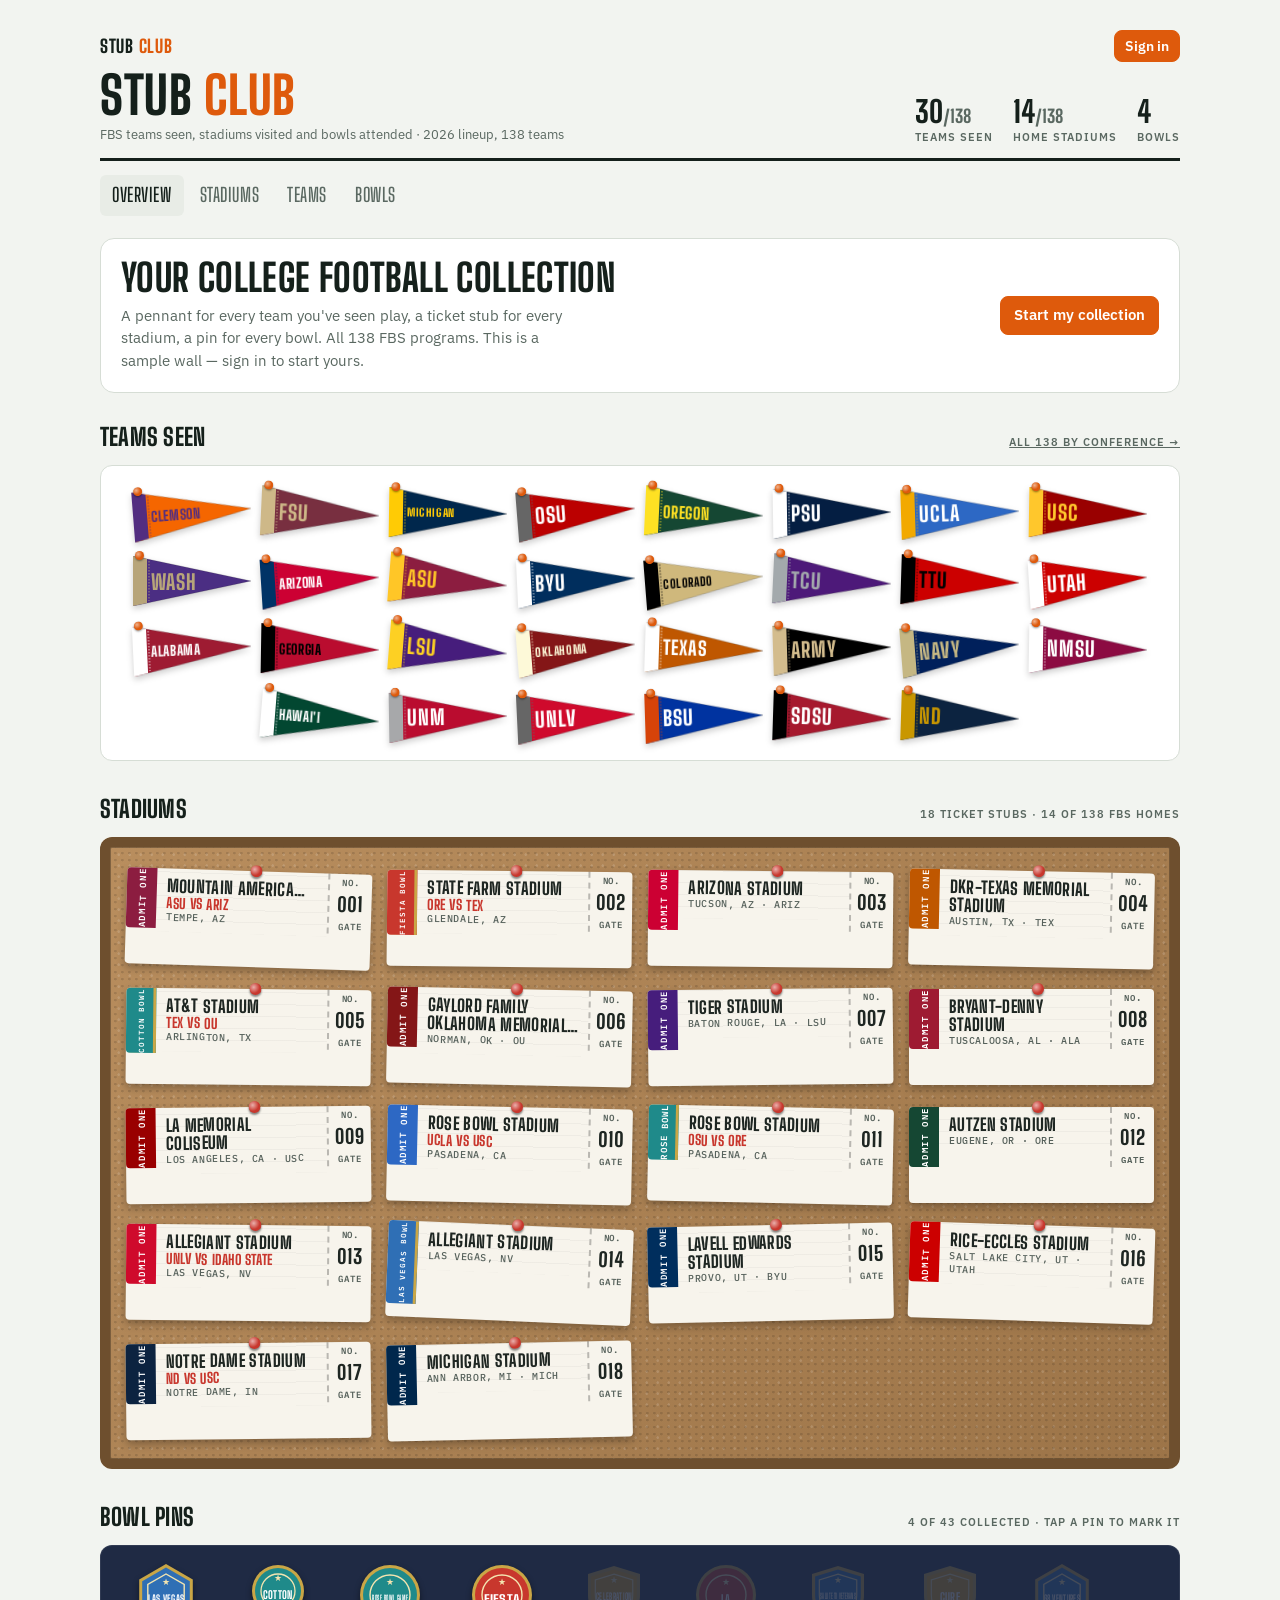
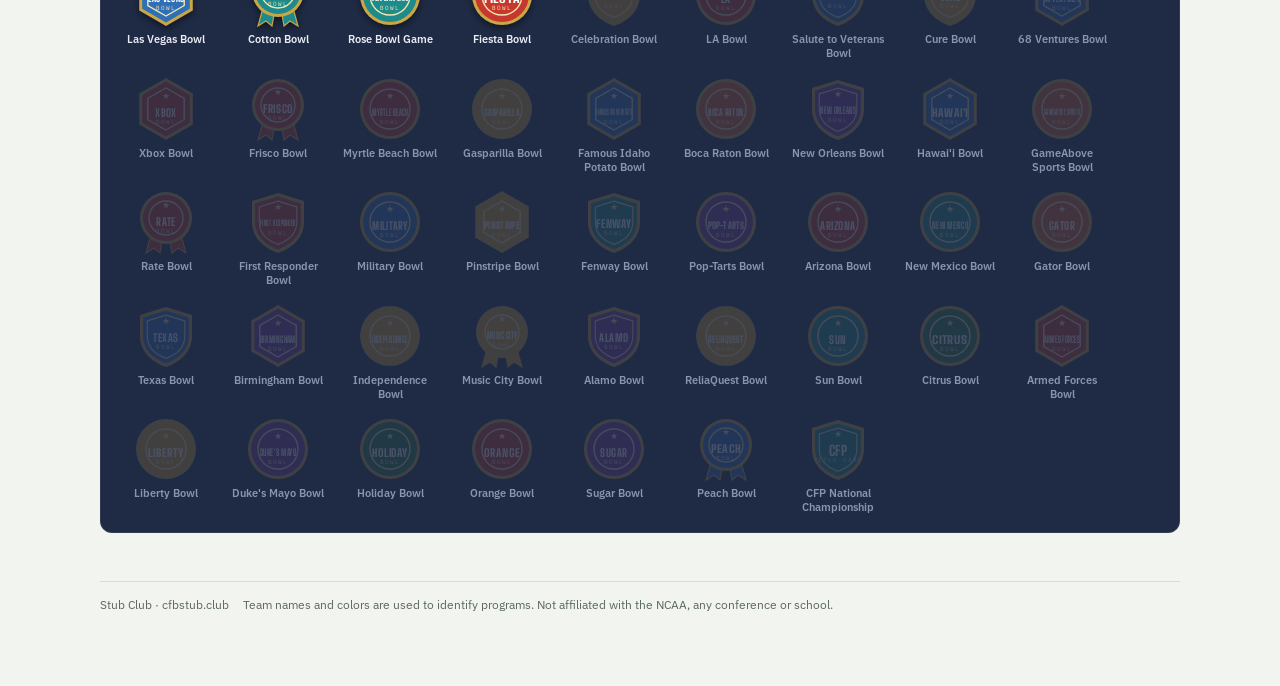
==== index.html @ c2e351bb "Stub Club v1: wall, sign-in, profiles, public pages Co-Authored-By: Claude Opus 5.5 <noreply@anthrop" ====
<!doctype html>
<html lang="en">
<head>
<meta charset="utf-8">
<meta name="viewport" content="width=device-width,initial-scale=1,viewport-fit=cover">
<title>Stub Club · CFB stadiums, teams and bowls you've seen</title>
<meta name="description" content="Collect every college football stadium, team and bowl game you've seen in person. Pennants, ticket stubs and bowl pins for all 138 FBS programs.">
<meta property="og:title" content="Stub Club">
<meta property="og:description" content="Pennants for teams seen, ticket stubs for stadiums, pins for bowls. Track your college football collection.">
<link rel="icon" href="data:image/svg+xml,%3Csvg xmlns='http://www.w3.org/2000/svg' viewBox='0 0 64 64'%3E%3Cpolygon points='4,6 60,32 4,58' fill='%23DE5A0C'/%3E%3Cpolygon points='4,6 12,10 12,54 4,58' fill='%2315201B'/%3E%3C/svg%3E">
<link rel="preconnect" href="https://fonts.googleapis.com">
<link rel="preconnect" href="https://fonts.gstatic.com" crossorigin>
<link rel="stylesheet" href="https://fonts.googleapis.com/css2?family=Big+Shoulders+Display:wght@600;800&family=IBM+Plex+Mono:wght@500&family=IBM+Plex+Sans:wght@400;500;600&display=swap">
<link rel="stylesheet" href="/css/style.css">
</head>
<body>
<div class="wrap">
  <div class="topbar">
    <a class="logo" href="/" data-link>Stub <span>Club</span></a>
    <nav class="topnav" id="topnav"></nav>
  </div>
  <header class="top">
    <div class="brand">
      <h1 id="brandTitle">Stub <span>Club</span></h1>
      <p id="brandSub">FBS teams seen, stadiums visited and bowls attended · 2026 lineup, 138 teams</p>
    </div>
    <div class="counts num" id="counts"></div>
  </header>

  <div id="wallWrap">
    <nav class="tabs" id="tabs">
      <a href="#overview" data-v="overview">Overview</a>
      <a href="#stadiums" data-v="stadiums">Stadiums</a>
      <a href="#teams" data-v="teams">Teams</a>
      <a href="#bowls" data-v="bowls">Bowls</a>
    </nav>
    <div id="banner"></div>
    <div id="status" class="status" hidden></div>
    <main id="view"></main>
  </div>
  <main id="page" hidden></main>

  <footer class="foot"><span>Stub Club · cfbstub.club</span><span>Team names and colors are used to identify programs. Not affiliated with the NCAA, any conference or school.</span></footer>
</div>

<input type="file" id="restoreIn" accept="application/json,.json" hidden>
<dialog id="mdlg"><form id="mform" method="dialog">
  <h3 id="mTitle">Matchup</h3><p class="msub" id="mSub"></p>
  <div class="mf" id="mVWrap"><label for="mV">Stadium</label><input id="mV" list="venueList" placeholder="Start typing a stadium or city" autocomplete="off"></div>
  <div class="mf"><label for="mA" id="mALabel">Opponent</label><input id="mA" list="teamList" placeholder="Start typing a team" autocomplete="off"></div>
  <div class="mf" id="mBWrap"><label for="mB">Team 2</label><input id="mB" list="teamList" placeholder="Start typing a team" autocomplete="off"></div>
  <p class="mhint">Pick from the list, or type any team name for a non-FBS opponent.</p>
  <datalist id="teamList"></datalist><datalist id="venueList"></datalist>
  <label class="mchk"><input type="checkbox" id="mSeen" checked> Also mark these teams as seen</label>
  <div class="macts"><button type="button" class="btn ghostdanger" id="mRemove">Remove this stub</button><span class="r"><button type="button" class="btn" id="mCancel">Cancel</button><button type="submit" class="btn primary" id="mSave">Save</button></span></div>
</form></dialog>
<div class="toast" id="toast" hidden><span id="toastMsg"></span><button id="undoBtn" hidden>Undo</button></div>

<script src="/js/vendor/supabase.js"></script>
<script src="/js/config.js"></script>
<script src="/js/data.js"></script>
<script src="/js/wall.js"></script>
<script src="/js/app.js"></script>
</body>
</html>
---- css/style.css ----
/* Stub Club — memorabilia wall: pennants for teams, ticket stubs on cork for stadiums, enamel bowl pins */
:root{
  --bg:#F2F4F0; --surface:#FFFFFF; --sunk:#E8ECE6; --ink:#15201B; --muted:#5A6861; --line:#D6DDD5;
  --turf:#2C6A44; --turf-soft:#DCEBE1; --pylon:#DE5A0C; --pylon-ink:#FFFFFF; --danger:#B42318; --cork:#B98E5E; --cork-dk:#9C7448;
  --display:"Big Shoulders Display","Arial Narrow",Impact,sans-serif;
  --body:"IBM Plex Sans",system-ui,-apple-system,"Segoe UI",sans-serif;
  --mono:"IBM Plex Mono",ui-monospace,Menlo,Consolas,monospace;
}
@media (prefers-color-scheme:dark){:root:not([data-theme="light"]){
  --bg:#0C1210; --surface:#141C19; --sunk:#1B2521; --ink:#E5EBE6; --muted:#90A096; --line:#27332E;
  --turf:#5DB07D; --turf-soft:#183025; --pylon:#FF7A2E; --pylon-ink:#1A0B02; --danger:#F97066; color-scheme:dark}}
:root[data-theme="dark"]{
  --bg:#0C1210; --surface:#141C19; --sunk:#1B2521; --ink:#E5EBE6; --muted:#90A096; --line:#27332E;
  --turf:#5DB07D; --turf-soft:#183025; --pylon:#FF7A2E; --pylon-ink:#1A0B02; --danger:#F97066; color-scheme:dark}
*{box-sizing:border-box}
[hidden]{display:none!important}
body{background:var(--bg);color:var(--ink);font:15px/1.5 var(--body)}
.wrap{max-width:1120px;margin:0 auto;padding-inline:20px;padding-block:20px 72px}
h1,h2,h3{font-family:var(--display);text-wrap:balance;margin:0;letter-spacing:.01em}
button,input,select{font:inherit;color:inherit}
:focus-visible{outline:2px solid var(--pylon);outline-offset:2px}
.num{font-variant-numeric:tabular-nums}
.label{font-size:11px;letter-spacing:.09em;text-transform:uppercase;color:var(--muted);font-weight:600}

header.top{padding-bottom:14px;border-bottom:3px solid var(--ink)}
.brand h1{font-size:clamp(34px,6vw,52px);font-weight:800;line-height:.9;text-transform:uppercase}
.brand h1 span{color:var(--pylon)}
.brand p{margin:6px 0 0;color:var(--muted);font-size:13px}
.btn{border:1px solid var(--line);background:var(--surface);border-radius:8px;padding:7px 13px;cursor:pointer;font-weight:500}
.btn:hover{border-color:var(--ink)}
.btn.primary{background:var(--pylon);color:var(--pylon-ink);border-color:var(--pylon);font-weight:600}
nav.tabs{display:flex;gap:4px;margin:14px 0 22px;overflow-x:auto;scrollbar-width:none}
nav.tabs a{flex:none;text-decoration:none;color:var(--muted);font-family:var(--display);font-weight:600;font-size:19px;text-transform:uppercase;letter-spacing:.03em;padding:6px 12px;border-radius:6px}
nav.tabs a:hover{color:var(--ink)}
nav.tabs a[aria-current="page"]{color:var(--ink);background:var(--sunk)}
.status{color:var(--muted);font-size:13px;margin-bottom:14px}
.samplebar{background:var(--sunk);border:1px dashed var(--muted);border-radius:10px;padding:9px 14px;margin-bottom:18px;font-size:14px}
.hint{color:var(--muted);font-size:13px;margin:-8px 0 18px}


.sec-h{display:flex;align-items:baseline;justify-content:space-between;gap:12px;margin-bottom:10px;flex-wrap:wrap}
.sec-h h2{font-size:24px;text-transform:uppercase;font-weight:800}

/* memorabilia */
header.top{display:flex;align-items:flex-end;justify-content:space-between;gap:16px;flex-wrap:wrap}
.counts{display:flex;gap:20px;font-family:var(--display);font-weight:800;font-size:30px;line-height:1}
.counts a{color:inherit;text-decoration:none}
.counts a:hover{color:var(--pylon)}
.counts small{display:block;font:600 11px var(--body);letter-spacing:.09em;color:var(--muted);text-transform:uppercase;margin-top:4px}
.counts .of{font-size:18px;color:var(--muted)}
.hang{display:flex;flex-wrap:wrap;gap:18px 10px;padding:22px 18px 18px;background:var(--surface);border:1px solid var(--line);border-radius:12px;justify-content:center}
.hang .pin{position:relative;line-height:0;background:none;border:0;padding:0;cursor:pointer}
.hang .pin::before{content:"";position:absolute;left:2px;top:-5px;width:9px;height:9px;border-radius:50%;background:radial-gradient(circle at 35% 35%,#fff8,transparent 50%),var(--pylon);box-shadow:0 1px 2px rgba(0,0,0,.4);z-index:1}
.hang svg{filter:drop-shadow(0 3px 3px rgba(0,0,0,.2))}
.hang-empty{color:var(--muted);font-size:14px;padding:10px;text-align:center}
.cork{border-radius:12px;padding:26px 18px 22px;margin-bottom:6px;background:
  radial-gradient(circle at 20% 30%,rgba(0,0,0,.12) 0 1px,transparent 1.6px) 0 0/7px 7px,
  radial-gradient(circle at 70% 60%,rgba(255,255,255,.14) 0 1px,transparent 1.6px) 0 0/11px 11px,
  linear-gradient(135deg,var(--cork),var(--cork-dk));
  box-shadow:inset 0 0 0 10px #6E4F2E,inset 0 0 0 11px rgba(0,0,0,.3)}
.stubs{display:grid;grid-template-columns:repeat(auto-fill,minmax(230px,1fr));gap:22px 16px;padding:8px}
.stub{position:relative;display:flex;height:96px;background:#F7F4EC;color:#1E2622;border-radius:4px;box-shadow:0 4px 8px rgba(0,0,0,.28);text-align:left;border:0;padding:0;cursor:pointer;font:inherit;width:100%}
.stub:hover{box-shadow:0 8px 14px rgba(0,0,0,.32)}
.stub .band{width:30px;flex:none;border-radius:4px 0 0 4px;display:grid;place-items:center;color:#fff}
.stub .band span{writing-mode:vertical-rl;transform:rotate(180deg);font:600 9px var(--mono);letter-spacing:.18em}
.stub .main{flex:1;min-width:0;padding:9px 10px 8px;display:flex;flex-direction:column;justify-content:space-between;background:repeating-linear-gradient(0deg,transparent 0 11px,rgba(0,0,0,.035) 11px 12px)}
.stub .main b{font:800 17px/1.05 var(--display);text-transform:uppercase;letter-spacing:.02em;overflow:hidden;display:-webkit-box;-webkit-line-clamp:2;-webkit-box-orient:vertical}
.stub .main b.one{-webkit-line-clamp:1}
.stub .band.bowlband{box-shadow:inset -3px 0 0 #C9A646}
.stub .band.bowlband span{white-space:nowrap}
.stub .main .vs{font:800 14px/1.1 var(--display);letter-spacing:.04em;text-transform:uppercase;color:#C8372D;overflow:hidden;white-space:nowrap;text-overflow:ellipsis}
.stub .main i{font:500 10px var(--mono);font-style:normal;letter-spacing:.06em;text-transform:uppercase;color:#56615B}
.stub .tear{width:44px;flex:none;border-left:2px dashed rgba(0,0,0,.25);display:flex;flex-direction:column;align-items:center;justify-content:center;gap:2px;font:600 9px var(--mono);letter-spacing:.1em;color:#56615B}
.stub .tear em{font:800 20px var(--display);font-style:normal;color:#1E2622}
.stub::after{content:"";position:absolute;top:-6px;left:50%;width:12px;height:12px;border-radius:50%;background:radial-gradient(circle at 35% 35%,#fff9,transparent 55%),#C8372D;box-shadow:0 2px 2px rgba(0,0,0,.45)}
.stub.blank{background:transparent;border:2px dashed rgba(255,255,255,.55);box-shadow:none;align-items:center;justify-content:center;color:rgba(255,255,255,.9);font:600 12px var(--mono);letter-spacing:.1em;text-transform:uppercase;text-decoration:none}
.stub.blank::after{display:none}
.pinboard{display:flex;flex-wrap:wrap;gap:16px;padding:18px;background:#1F2A44;border-radius:12px;box-shadow:inset 0 0 0 1px rgba(255,255,255,.08)}
.epin{width:96px;text-align:center;background:none;border:0;padding:0;cursor:pointer;font:inherit}
.epin svg{display:block;margin:0 auto;filter:drop-shadow(0 3px 3px rgba(0,0,0,.45))}
.epin svg text{font-family:var(--display)}
.epin svg text.m{font-family:var(--mono)}
.epin span{display:block;margin-top:6px;font:600 11px/1.25 var(--body);color:#E9ECF4}
.pinwrap{display:flex;flex-direction:column;align-items:center;gap:4px;width:96px}
.pctl{display:flex;gap:4px;flex-wrap:wrap;justify-content:center}
.pctl button{background:transparent;border:1px solid #3A4766;color:#C9D0E0;border-radius:999px;padding:1px 8px;font:500 11px var(--body);cursor:pointer}
.pctl button:hover{border-color:#C9D0E0;color:#fff}
.epin.off svg{opacity:.18;filter:none}
.epin.off:hover svg{opacity:.45}
.epin.off span{color:#8A94AE}
.addrow.dark input{background:#2A3654;border-color:#3A4766;color:#E9ECF4}
@media (max-width:620px){.counts{font-size:24px;gap:14px}}
@media (max-width:620px){
  .cork{padding:18px 10px 14px;box-shadow:inset 0 0 0 7px #6E4F2E,inset 0 0 0 8px rgba(0,0,0,.3)}
  .stubs{grid-template-columns:repeat(2,minmax(0,1fr));gap:16px 8px;padding:4px}
  .stub{height:76px}
  .stub .band{width:16px}
  .stub .band span{font-size:6.5px;letter-spacing:.12em}
  .stub .main{padding:7px 6px 6px}
  .stub .main b{font-size:13px;line-height:1.05}
  .stub .main i{font-size:8px;letter-spacing:.03em}
  .stub .main .vs{font-size:11px}
  .stub .tear{width:28px;gap:0;font-size:6.5px}
  .stub .tear em{font-size:14px}
  .stub::after{width:9px;height:9px;top:-4px}
  .stub.blank{font-size:10px;letter-spacing:.06em}
}

/* pennant wall */
.wall{display:flex;flex-direction:column;gap:14px}
.wrow{display:grid;grid-template-columns:120px minmax(0,1fr);gap:12px;align-items:start;border-top:1px solid var(--line);padding-top:12px}
.wrow .cn{font-family:var(--display);font-weight:800;font-size:19px;text-transform:uppercase;line-height:1.05}
.wrow .cn small{display:block;font-family:var(--mono);font-weight:500;font-size:12px;color:var(--muted);letter-spacing:.04em;margin-top:2px}
.pens{display:flex;flex-wrap:wrap;gap:8px 6px}
.pen{background:none;border:0;padding:0;cursor:pointer;line-height:0}
.pen svg{display:block;filter:drop-shadow(0 1px 1px rgba(0,0,0,.18))}
.pen.off svg{filter:grayscale(1);opacity:.22}
.pen.off:hover svg{opacity:.5}
.pen:hover svg{transform:rotate(-3deg)}
.pn text{font-family:var(--display);font-weight:800;letter-spacing:.05em}
@media (prefers-reduced-motion:no-preference){.pen svg{transition:transform .15s,opacity .15s}}
@media (max-width:620px){.wrow{grid-template-columns:minmax(0,1fr)}.wrow .cn small{display:inline;margin-left:8px}}

.badge{--s:34px;width:var(--s);height:var(--s);flex:none;border-radius:50%;display:inline-grid;place-items:center;background:var(--c1);color:var(--fg);box-shadow:inset 0 0 0 2.5px var(--c2),0 0 0 1px var(--line);font-family:var(--display);font-weight:800;line-height:1;letter-spacing:.02em;font-size:calc(var(--s) * var(--k))}
.badge.venue{--c1:var(--sunk);--c2:var(--line);--fg:var(--muted);--k:.4}
.badge.sm{--s:28px}

.toolbar{display:flex;gap:8px;flex-wrap:wrap;margin-bottom:18px;align-items:center}
.chip{border:1px solid var(--line);background:var(--surface);border-radius:999px;padding:5px 12px;font-size:13px;cursor:pointer}
.chip[aria-pressed="true"]{background:var(--ink);color:var(--bg);border-color:var(--ink)}
.search{flex:1 1 200px;min-width:0;border:1px solid var(--line);background:var(--surface);border-radius:8px;padding:7px 10px}

.block{margin-bottom:26px}
.block .sec-h{border-bottom:1px solid var(--line);padding-bottom:6px}
.block .sec-h h2{font-size:22px}

/* tap-to-mark cells */
.cells{display:grid;grid-template-columns:repeat(auto-fill,minmax(250px,1fr));gap:8px}
.cells.teams{grid-template-columns:repeat(auto-fill,minmax(165px,1fr))}
.cell{display:flex;align-items:center;gap:10px;border:1px dashed var(--line);background:transparent;border-radius:10px;padding:8px 10px;cursor:pointer;text-align:left;min-width:0;width:100%}
.cell:hover{border-color:var(--ink);border-style:solid}
.cell .txt{min-width:0;flex:1}
.cell .nm{display:block;font-size:14px;font-weight:500;line-height:1.25;color:var(--muted)}
.cell .sub{display:block;font-size:12px;color:var(--muted);line-height:1.3}
.cell .badge{filter:grayscale(1);opacity:.4}
.cell .mark{flex:none;width:22px;height:22px;border-radius:50%;border:1.5px solid var(--line);display:grid;place-items:center;font-size:13px;color:transparent;font-weight:700}
.cell:hover .mark{border-color:var(--muted);color:var(--muted)}
.cell[aria-pressed="true"]{background:var(--surface);border-style:solid;border-color:var(--line)}
.cell[aria-pressed="true"] .nm{color:var(--ink);font-weight:600}
.cell[aria-pressed="true"] .badge{filter:none;opacity:1}
.cell[aria-pressed="true"] .mark{background:var(--pylon);border-color:var(--pylon);color:var(--pylon-ink)}
.cell.team[aria-pressed="true"] .mark{background:var(--turf);border-color:var(--turf);color:var(--surface)}
@media (prefers-reduced-motion:no-preference){.cell .mark{transition:background .15s,border-color .15s}.fill{transition:width .5s ease}}

.addrow{display:flex;gap:8px;flex-wrap:wrap;margin-top:10px}
.addrow input{flex:1 1 140px;min-width:0;border:1px solid var(--line);background:var(--surface);border-radius:8px;padding:7px 10px}
.empty{color:var(--muted);font-size:14px;padding:6px 0}

dialog#mdlg{border:0;border-radius:14px;padding:0;width:min(440px,calc(100vw - 24px));background:var(--surface);color:var(--ink);box-shadow:0 30px 80px rgba(0,0,0,.35)}
dialog#mdlg::backdrop{background:rgba(8,14,12,.55)}
#mform{display:flex;flex-direction:column;gap:12px;padding:20px}
#mform h3{font-size:24px;text-transform:uppercase;font-weight:800}
.msub{margin:-8px 0 0;color:var(--muted);font-size:13px}
.mf{display:flex;flex-direction:column;gap:6px}
.mf label{font-size:12px;font-weight:600;color:var(--muted)}
.mf select,.mf input{border:1px solid var(--line);background:var(--bg);border-radius:8px;padding:8px 10px;width:100%;min-width:0}
.mhint{margin:-4px 0 0;font-size:12px;color:var(--muted)}
.mchk{display:flex;gap:8px;align-items:center;font-size:14px}
.macts{display:flex;justify-content:space-between;gap:8px;flex-wrap:wrap;border-top:1px solid var(--line);padding-top:12px}
.macts .r{display:flex;gap:8px;margin-left:auto}
.btn.ghostdanger{background:transparent;border-color:transparent;color:#B42318;padding-inline:4px}
.backup{margin-top:34px;display:flex;gap:16px;align-items:center;justify-content:space-between;flex-wrap:wrap;border:1px solid var(--line);border-radius:12px;padding:16px 18px;background:var(--surface)}
.backup h3{font-size:20px;text-transform:uppercase;font-weight:800}
.backup p{margin:4px 0 0;color:var(--muted);font-size:13px;max-width:60ch}
.bk-acts{display:flex;gap:8px;flex-wrap:wrap}
.toast{position:fixed;left:50%;bottom:calc(20px + env(safe-area-inset-bottom,0px));transform:translateX(-50%);background:var(--ink);color:var(--bg);padding:8px 8px 8px 16px;border-radius:10px;font-size:14px;z-index:10;display:flex;gap:12px;align-items:center;max-width:calc(100vw - 32px)}
.toast button{background:transparent;border:1px solid color-mix(in srgb,var(--bg) 40%,transparent);color:var(--bg);border-radius:6px;padding:4px 10px;cursor:pointer;font-weight:600}

/* ---------- site shell ---------- */
html{-webkit-text-size-adjust:100%}
body{margin:0;min-height:100vh}
a{color:inherit}
a.btn{text-decoration:none;display:inline-block}
.topbar{display:flex;align-items:center;justify-content:space-between;gap:12px;padding-block:10px;font-size:14px}
.topbar .logo{font-family:var(--display);font-weight:800;font-size:18px;text-transform:uppercase;letter-spacing:.04em;text-decoration:none}
.topbar .logo span{color:var(--pylon)}
.topnav{display:flex;gap:6px;align-items:center;flex-wrap:wrap}
.topnav a,.topnav button{background:transparent;border:1px solid transparent;border-radius:8px;padding:6px 10px;cursor:pointer;text-decoration:none;font:500 14px var(--body);color:var(--muted)}
.topnav a:hover,.topnav button:hover{color:var(--ink);border-color:var(--line)}
.topnav .cta{background:var(--pylon);border-color:var(--pylon);color:var(--pylon-ink);font-weight:600}
.topnav .cta:hover{color:var(--pylon-ink);filter:brightness(1.06)}
.owner{font-size:13px;color:var(--muted);margin:6px 0 0}
.owner b{color:var(--ink)}
.hero{display:grid;grid-template-columns:minmax(0,1.4fr) minmax(0,1fr);gap:20px;align-items:center;margin:4px 0 26px;padding:20px;border-radius:14px;background:var(--surface);border:1px solid var(--line)}
.hero h2{font-size:clamp(26px,4vw,38px);font-weight:800;text-transform:uppercase;line-height:1}
.hero p{color:var(--muted);margin:8px 0 0;max-width:52ch}
.hero .acts{display:flex;gap:8px;flex-wrap:wrap;justify-content:flex-end}
@media (max-width:720px){.hero{grid-template-columns:minmax(0,1fr)}.hero .acts{justify-content:flex-start}}
.card{max-width:520px;margin:30px auto;background:var(--surface);border:1px solid var(--line);border-radius:14px;padding:24px}
.card h2{font-size:30px;font-weight:800;text-transform:uppercase;margin-bottom:6px}
.card p{color:var(--muted);margin:0 0 16px}
.form{display:flex;flex-direction:column;gap:14px}
.field{display:flex;flex-direction:column;gap:6px}
.field label{font-size:12px;font-weight:600;color:var(--muted)}
.field input[type=text],.field input[type=email]{border:1px solid var(--line);background:var(--bg);border-radius:8px;padding:9px 11px;width:100%;min-width:0}
.field .help{font-size:12px;color:var(--muted)}
.check{display:flex;gap:10px;align-items:flex-start;font-size:14px}
.check input{margin-top:3px}
.err{color:var(--danger);font-size:13px;margin:0;min-height:1em}
.ok{background:var(--sunk);border-radius:10px;padding:12px 14px;font-size:14px}
.linkrow{display:flex;gap:8px;align-items:center;flex-wrap:wrap}
.linkrow code{background:var(--sunk);padding:6px 10px;border-radius:8px;font:500 13px var(--mono);word-break:break-all}
.settings-sec{border-top:1px solid var(--line);padding-top:16px;margin-top:6px}
.settings-sec h3{font-size:18px;text-transform:uppercase;font-weight:800;margin-bottom:6px}
.foot{margin-top:48px;border-top:1px solid var(--line);padding-top:14px;font-size:12px;color:var(--muted);display:flex;gap:14px;flex-wrap:wrap}
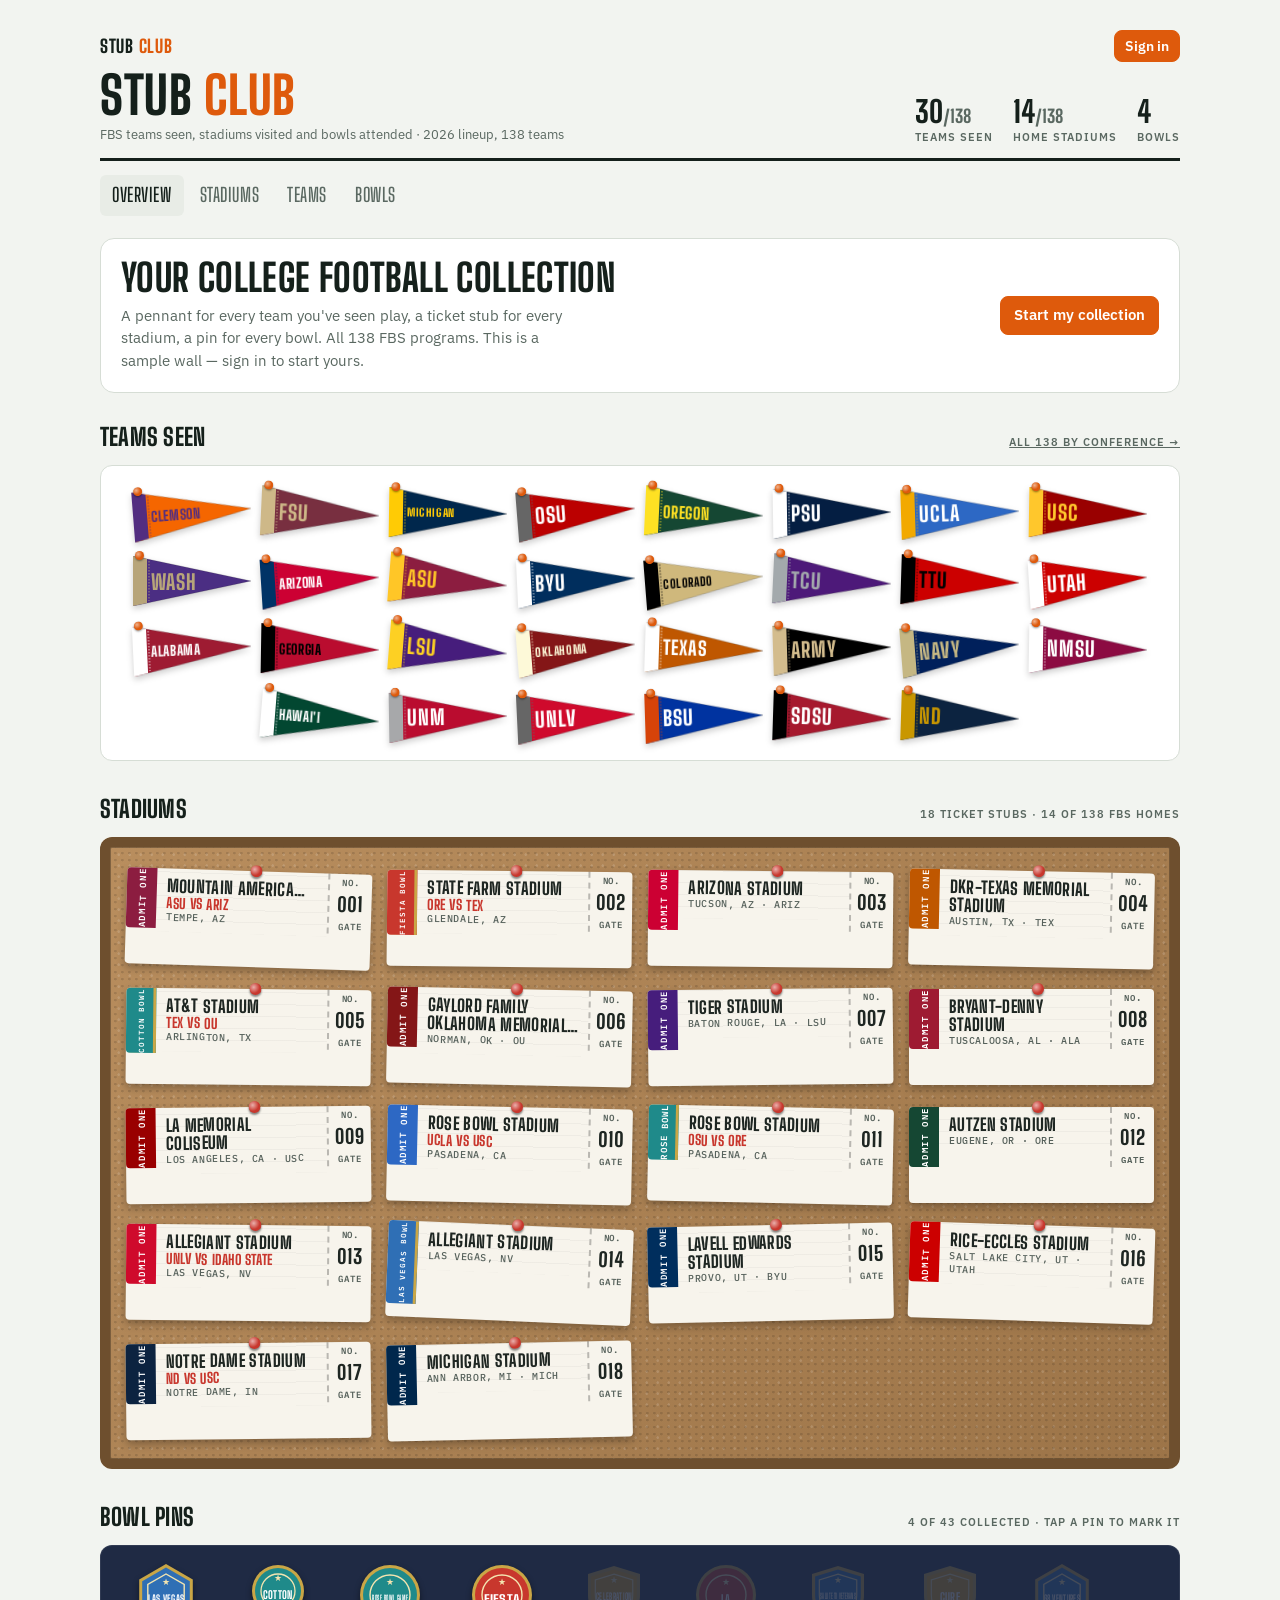
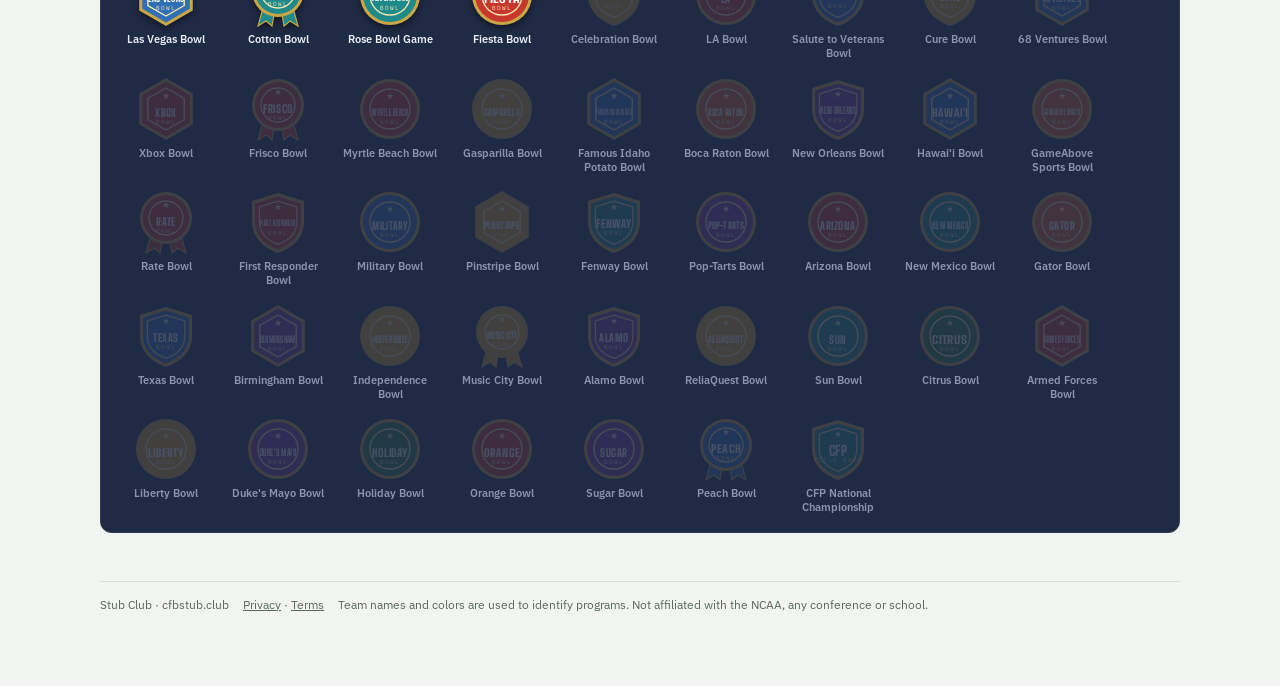
==== commit 0dd653b2: "Link privacy policy and terms from homepage footer Google OAuth branding verification requires the h" ====
--- a/index.html
+++ b/index.html
@@ -40,7 +40,7 @@
   </div>
   <main id="page" hidden></main>
 
-  <footer class="foot"><span>Stub Club · cfbstub.club</span><span>Team names and colors are used to identify programs. Not affiliated with the NCAA, any conference or school.</span></footer>
+  <footer class="foot"><span>Stub Club · cfbstub.club</span><span><a href="/privacy/">Privacy</a> · <a href="/terms/">Terms</a></span><span>Team names and colors are used to identify programs. Not affiliated with the NCAA, any conference or school.</span></footer>
 </div>
 
 <input type="file" id="restoreIn" accept="application/json,.json" hidden>
--- a/css/style.css
+++ b/css/style.css
@@ -214,3 +214,4 @@
 .settings-sec{border-top:1px solid var(--line);padding-top:16px;margin-top:6px}
 .settings-sec h3{font-size:18px;text-transform:uppercase;font-weight:800;margin-bottom:6px}
 .foot{margin-top:48px;border-top:1px solid var(--line);padding-top:14px;font-size:12px;color:var(--muted);display:flex;gap:14px;flex-wrap:wrap}
+.foot a{color:inherit;text-decoration:underline}
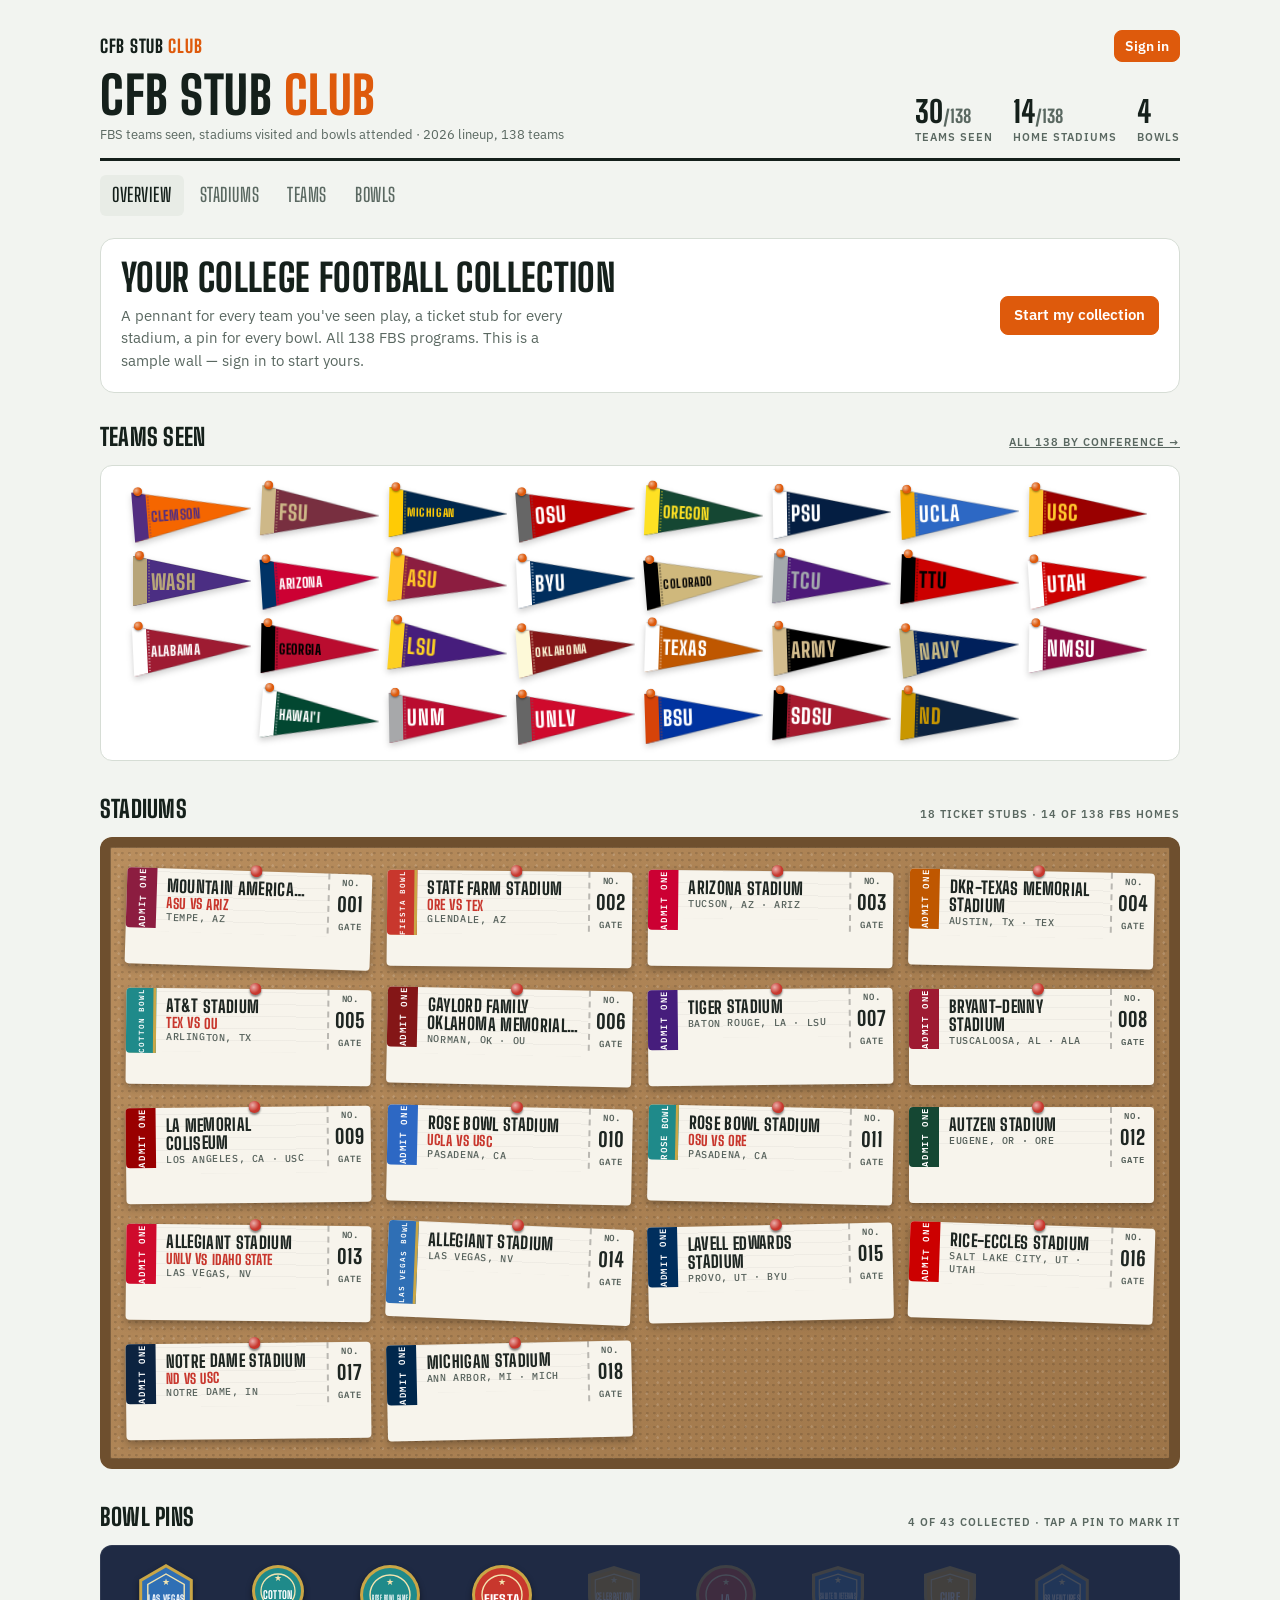
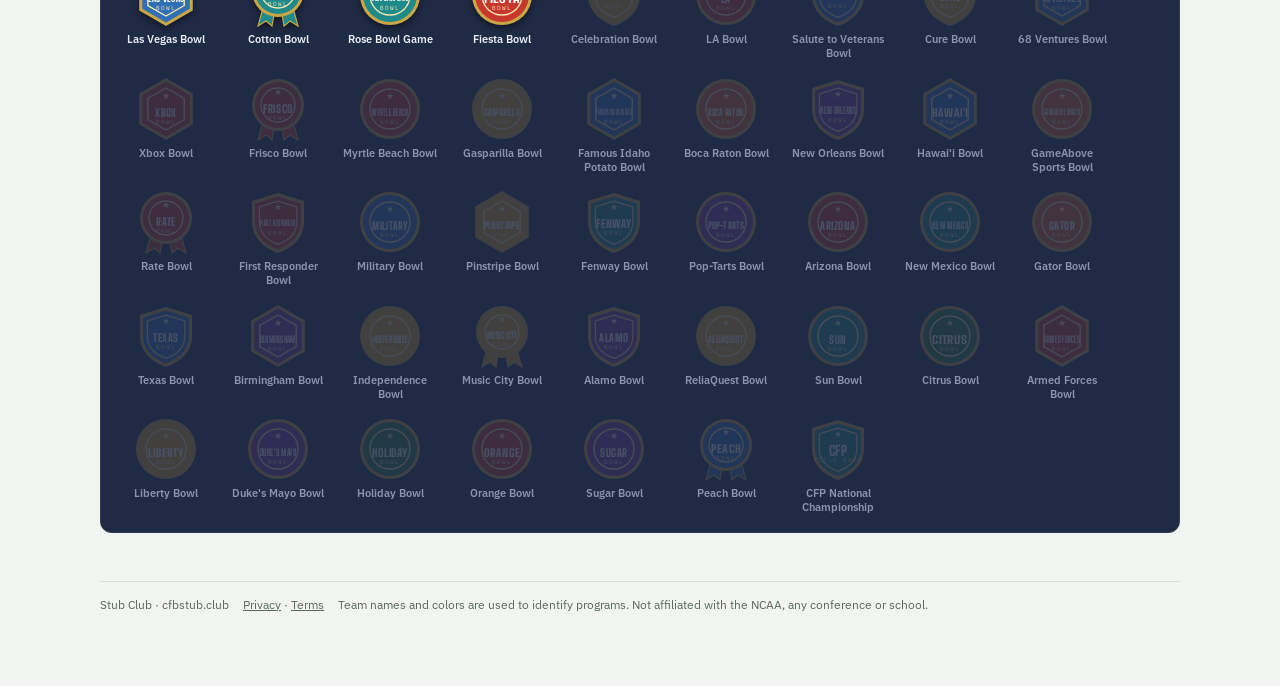
==== commit 69865eca: "Rename header to CFB Stub Club; stop iPhone zoom on form fields iOS Safari zooms in when a field's t" ====
--- a/index.html
+++ b/index.html
@@ -3,9 +3,9 @@
 <head>
 <meta charset="utf-8">
 <meta name="viewport" content="width=device-width,initial-scale=1,viewport-fit=cover">
-<title>Stub Club · CFB stadiums, teams and bowls you've seen</title>
+<title>CFB Stub Club · College football stadiums, teams and bowls you've seen</title>
 <meta name="description" content="Collect every college football stadium, team and bowl game you've seen in person. Pennants, ticket stubs and bowl pins for all 138 FBS programs.">
-<meta property="og:title" content="Stub Club">
+<meta property="og:title" content="CFB Stub Club">
 <meta property="og:description" content="Pennants for teams seen, ticket stubs for stadiums, pins for bowls. Track your college football collection.">
 <link rel="icon" href="data:image/svg+xml,%3Csvg xmlns='http://www.w3.org/2000/svg' viewBox='0 0 64 64'%3E%3Cpolygon points='4,6 60,32 4,58' fill='%23DE5A0C'/%3E%3Cpolygon points='4,6 12,10 12,54 4,58' fill='%2315201B'/%3E%3C/svg%3E">
 <link rel="preconnect" href="https://fonts.googleapis.com">
@@ -16,12 +16,12 @@
 <body>
 <div class="wrap">
   <div class="topbar">
-    <a class="logo" href="/" data-link>Stub <span>Club</span></a>
+    <a class="logo" href="/" data-link>CFB Stub <span>Club</span></a>
     <nav class="topnav" id="topnav"></nav>
   </div>
   <header class="top">
     <div class="brand">
-      <h1 id="brandTitle">Stub <span>Club</span></h1>
+      <h1 id="brandTitle">CFB Stub <span>Club</span></h1>
       <p id="brandSub">FBS teams seen, stadiums visited and bowls attended · 2026 lineup, 138 teams</p>
     </div>
     <div class="counts num" id="counts"></div>
--- a/css/style.css
+++ b/css/style.css
@@ -30,6 +30,11 @@
 .btn{border:1px solid var(--line);background:var(--surface);border-radius:8px;padding:7px 13px;cursor:pointer;font-weight:500}
 .btn:hover{border-color:var(--ink)}
 .btn.primary{background:var(--pylon);color:var(--pylon-ink);border-color:var(--pylon);font-weight:600}
+.btn.google{display:flex;align-items:center;justify-content:center;gap:10px;width:100%;padding:11px 14px;background:#fff;color:#1f1f1f;border-color:#747775;font-weight:600}
+.btn.google:hover{background:#f6f6f6;border-color:#1f1f1f}
+.btn.google:disabled{opacity:.6;cursor:default}
+.or{display:flex;align-items:center;gap:10px;margin:6px 0 14px;color:var(--muted);font-size:12px;text-transform:uppercase;letter-spacing:.08em}
+.or::before,.or::after{content:"";flex:1;border-top:1px solid var(--line)}
 nav.tabs{display:flex;gap:4px;margin:14px 0 22px;overflow-x:auto;scrollbar-width:none}
 nav.tabs a{flex:none;text-decoration:none;color:var(--muted);font-family:var(--display);font-weight:600;font-size:19px;text-transform:uppercase;letter-spacing:.03em;padding:6px 12px;border-radius:6px}
 nav.tabs a:hover{color:var(--ink)}
@@ -215,3 +220,5 @@
 .settings-sec h3{font-size:18px;text-transform:uppercase;font-weight:800;margin-bottom:6px}
 .foot{margin-top:48px;border-top:1px solid var(--line);padding-top:14px;font-size:12px;color:var(--muted);display:flex;gap:14px;flex-wrap:wrap}
 .foot a{color:inherit;text-decoration:underline}
+/* iPhone Safari zooms the page when a form field's text is under 16px, and stays zoomed after. */
+input,select,textarea{font-size:16px}
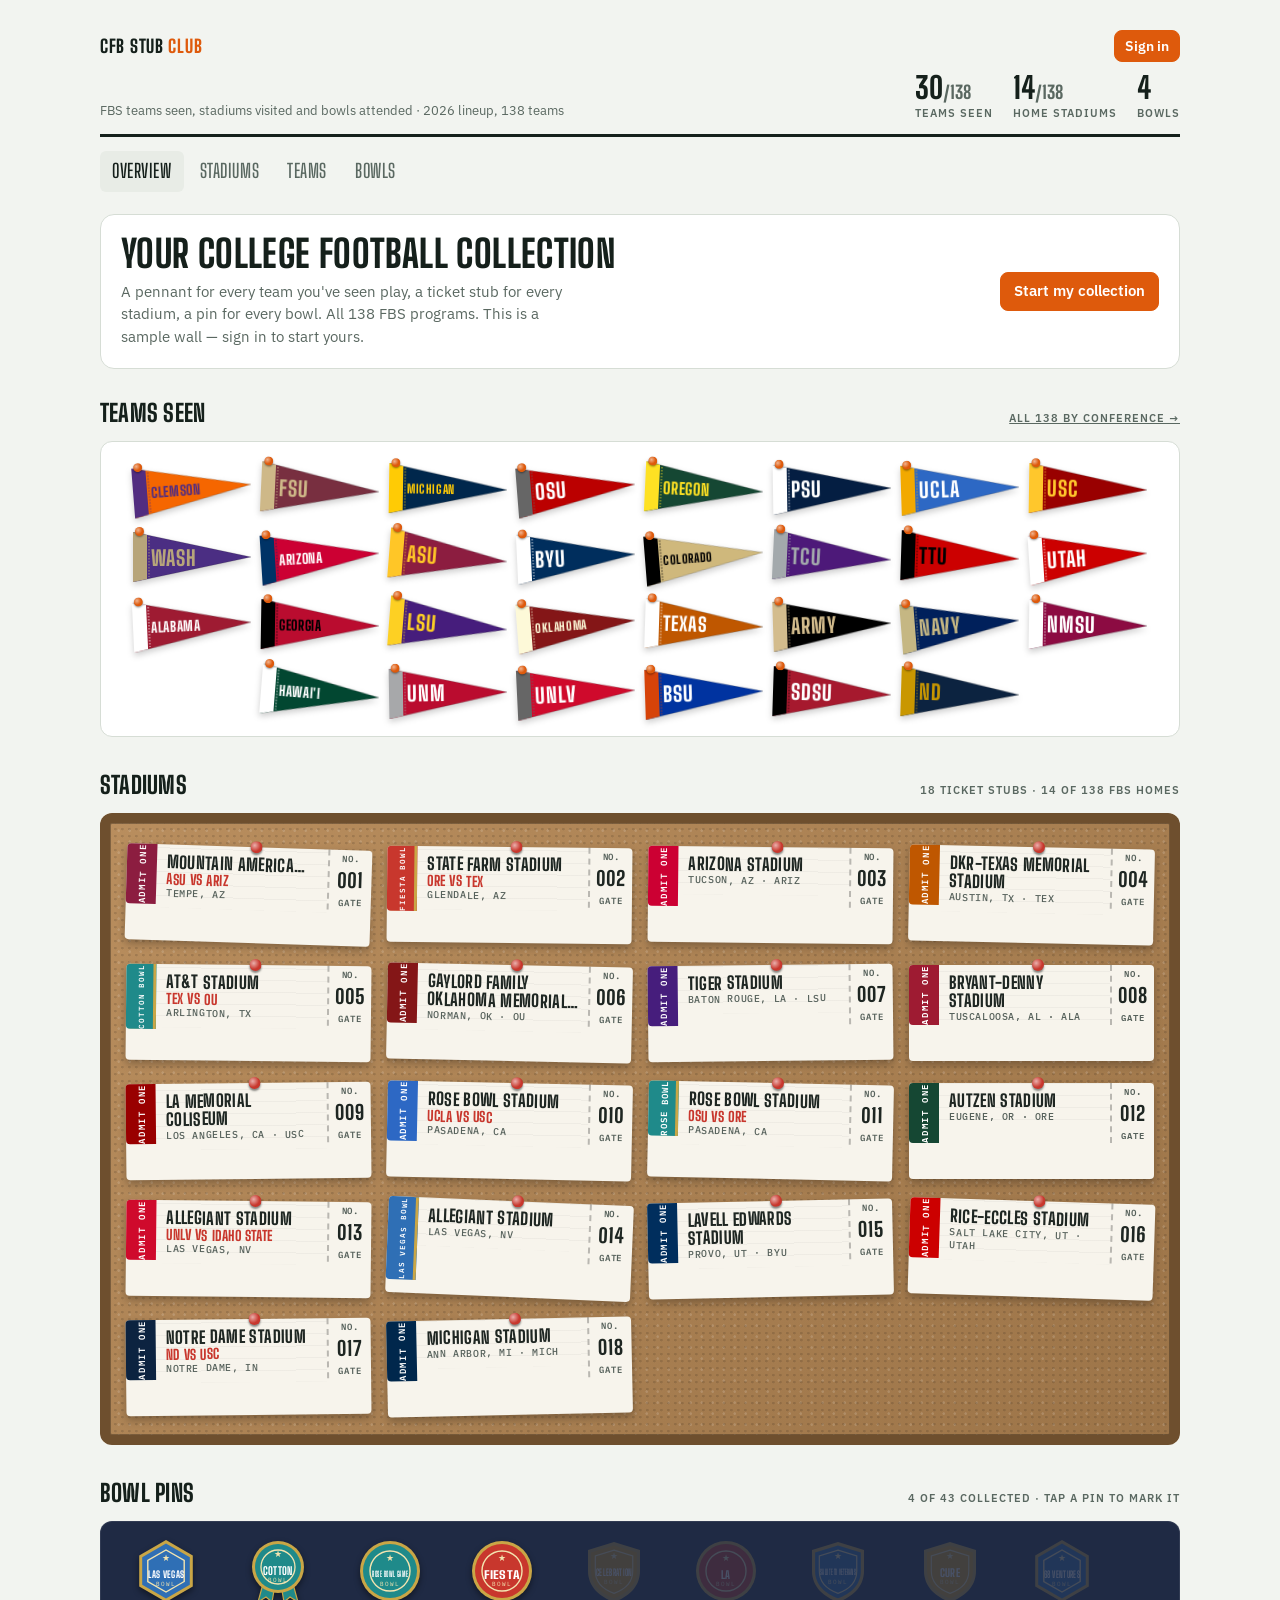
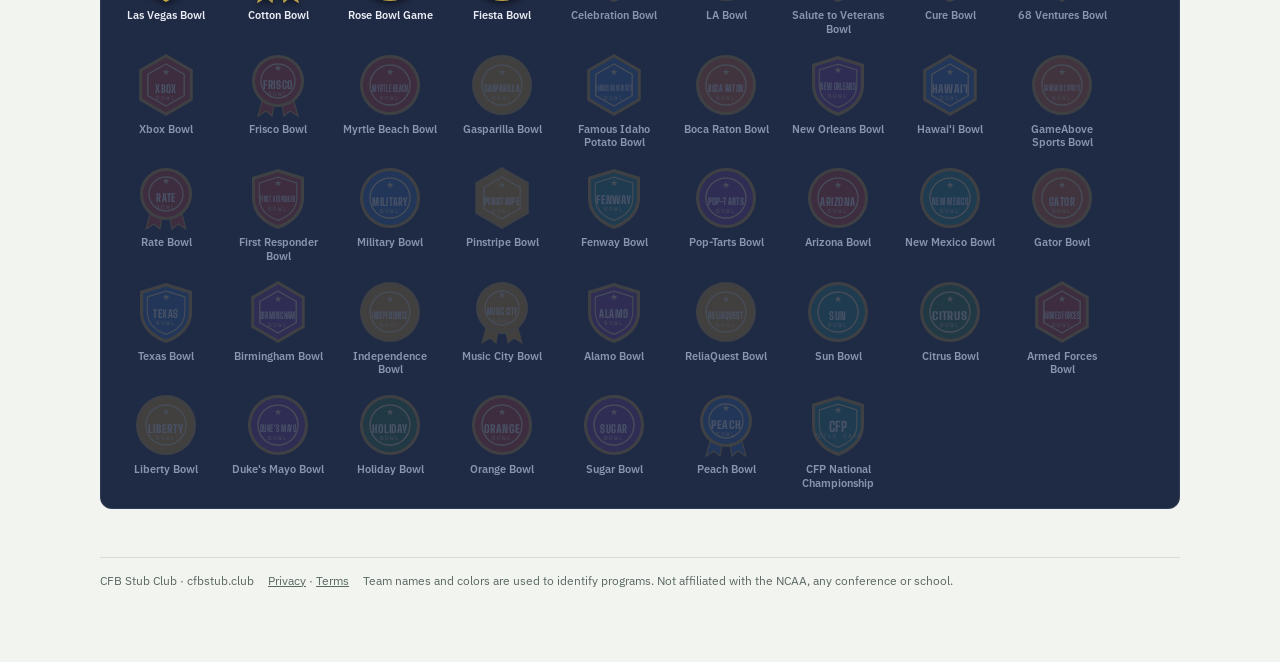
==== commit 6e984ff6: "Show the name once: keep top-left logo, hide duplicate big title Co-Authored-By: Claude Opus 5.5 <no" ====
--- a/index.html
+++ b/index.html
@@ -40,7 +40,7 @@
   </div>
   <main id="page" hidden></main>
 
-  <footer class="foot"><span>Stub Club · cfbstub.club</span><span><a href="/privacy/">Privacy</a> · <a href="/terms/">Terms</a></span><span>Team names and colors are used to identify programs. Not affiliated with the NCAA, any conference or school.</span></footer>
+  <footer class="foot"><span>CFB Stub Club · cfbstub.club</span><span><a href="/privacy/">Privacy</a> · <a href="/terms/">Terms</a></span><span>Team names and colors are used to identify programs. Not affiliated with the NCAA, any conference or school.</span></footer>
 </div>
 
 <input type="file" id="restoreIn" accept="application/json,.json" hidden>
--- a/css/style.css
+++ b/css/style.css
@@ -222,3 +222,6 @@
 .foot a{color:inherit;text-decoration:underline}
 /* iPhone Safari zooms the page when a form field's text is under 16px, and stays zoomed after. */
 input,select,textarea{font-size:16px}
+/* The top-left logo is the visible name; the big title stays for screen readers and search engines only. */
+#brandTitle{position:absolute;width:1px;height:1px;overflow:hidden;clip:rect(0 0 0 0);white-space:nowrap}
+.brand p{margin-top:2px}
